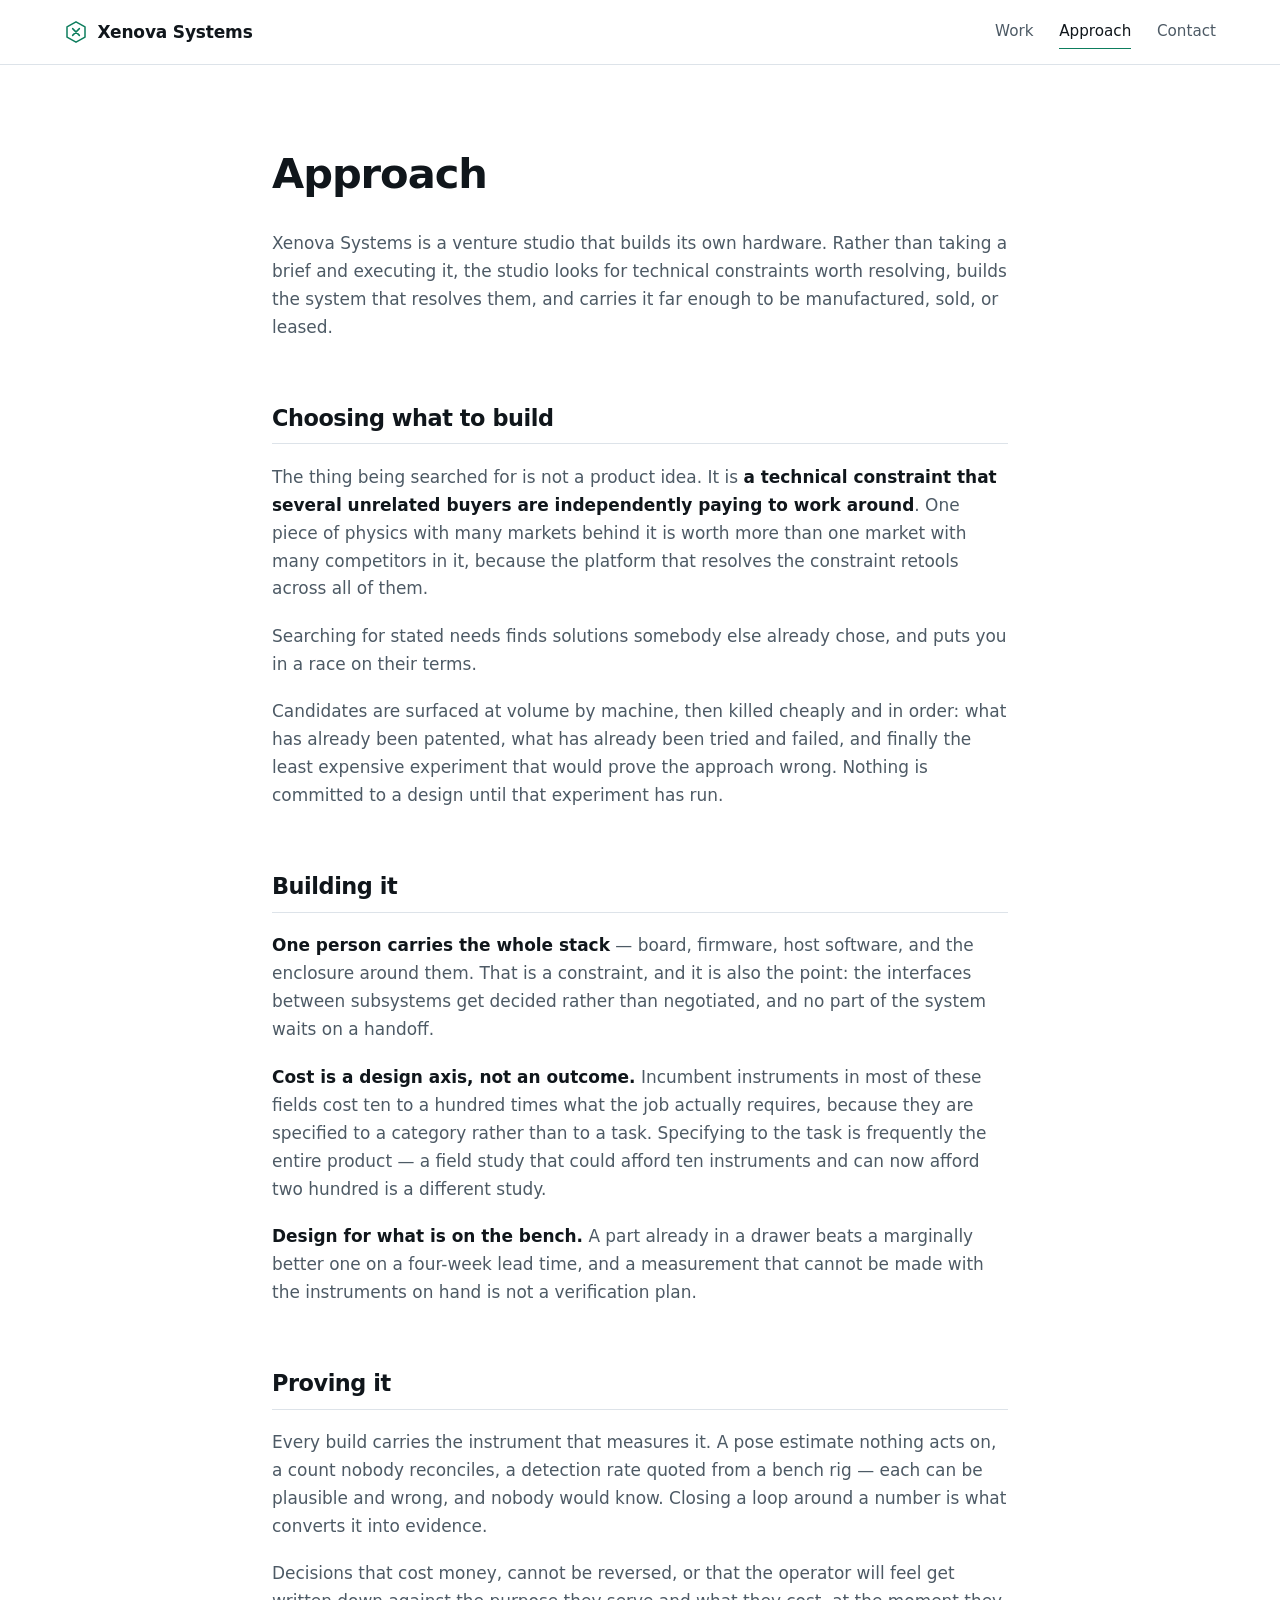
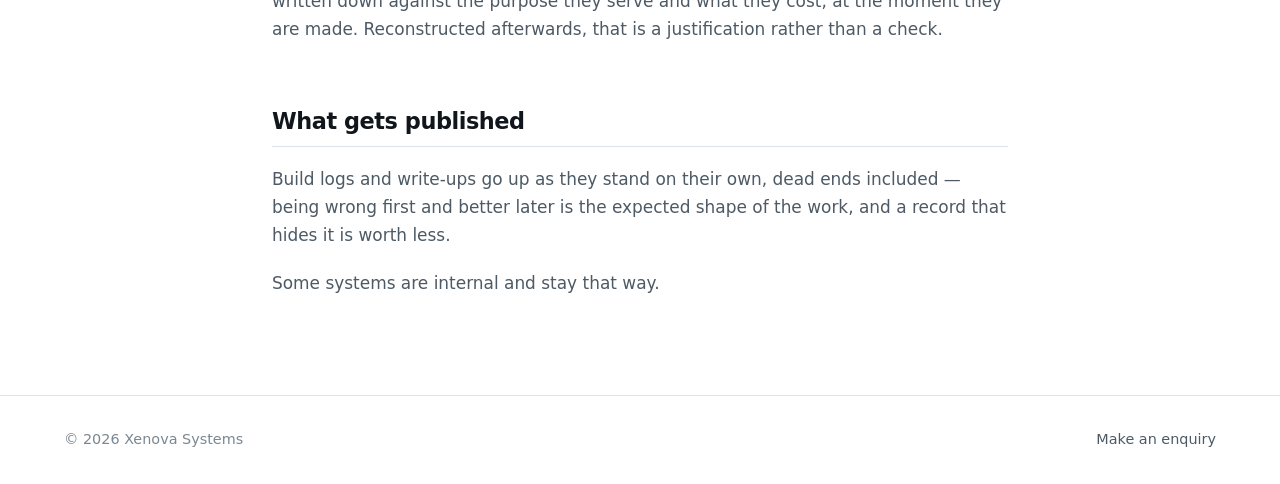
==== approach/index.html @ bf99c8a6 "web code" ====
<!doctype html>
<html lang="en">
<head>
<meta charset="utf-8">
<meta name="viewport" content="width=device-width, initial-scale=1">
<title>Approach — Xenova Systems</title>
<meta name="description" content="How Xenova Systems chooses what to build and how it gets built.">
<link rel="canonical" href="https://xeno-va.github.io/approach/">
<meta property="og:type" content="website">
<meta property="og:title" content="Approach — Xenova Systems">
<meta property="og:description" content="How Xenova Systems chooses what to build and how it gets built.">
<meta property="og:url" content="https://xeno-va.github.io/approach/">
<meta property="og:site_name" content="Xenova Systems">
<meta name="twitter:card" content="summary">
<link rel="icon" href="/assets/mark.svg" type="image/svg+xml">
<link rel="alternate" type="application/atom+xml" href="/feed.xml" title="Xenova Systems">
<link rel="stylesheet" href="/assets/style.css">
</head>
<body class="">
<a class="skip" href="#main">Skip to content</a>
<header class="site-head">
  <div class="wrap head-inner">
    <a class="brand" href="/">
      <svg class="mark" viewBox="0 0 32 32" aria-hidden="true" fill="none" stroke="currentColor" stroke-width="2" stroke-linejoin="round"><path d="M16 2.5 28 9.25v13.5L16 29.5 4 22.75V9.25Z"/><path d="M11.5 11.5 20.5 20.5M20.5 11.5 11.5 20.5" stroke-linecap="round"/></svg>
      <span>Xenova Systems</span>
    </a>
    <input type="checkbox" id="navtoggle" hidden>
    <label class="burger" for="navtoggle" aria-label="Menu"><span></span></label>
    <nav>
        <a href="/projects/">Work</a>
        <a href="/approach/" class="current">Approach</a>
        <a href="/contact/">Contact</a>
    </nav>
  </div>
</header>
<main id="main">
<article class="doc">
  <div class="wrap narrow">
    <h1>Approach</h1>
    <div class="prose">
<p>Xenova Systems is a venture studio that builds its own hardware. Rather than
taking a brief and executing it, the studio looks for technical constraints
worth resolving, builds the system that resolves them, and carries it far enough
to be manufactured, sold, or leased.</p>
<h2 id="choosing-what-to-build">Choosing what to build</h2>
<p>The thing being searched for is not a product idea. It is <strong>a technical
constraint that several unrelated buyers are independently paying to work
around</strong>. One piece of physics with many markets behind it is worth more than
one market with many competitors in it, because the platform that resolves the
constraint retools across all of them.</p>
<p>Searching for stated needs finds solutions somebody else already chose, and puts
you in a race on their terms.</p>
<p>Candidates are surfaced at volume by machine, then killed cheaply and in order:
what has already been patented, what has already been tried and failed, and
finally the least expensive experiment that would prove the approach wrong.
Nothing is committed to a design until that experiment has run.</p>
<h2 id="building-it">Building it</h2>
<p><strong>One person carries the whole stack</strong> — board, firmware, host software, and the
enclosure around them. That is a constraint, and it is also the point: the
interfaces between subsystems get decided rather than negotiated, and no part of
the system waits on a handoff.</p>
<p><strong>Cost is a design axis, not an outcome.</strong> Incumbent instruments in most of these
fields cost ten to a hundred times what the job actually requires, because they
are specified to a category rather than to a task. Specifying to the task is
frequently the entire product — a field study that could afford ten instruments
and can now afford two hundred is a different study.</p>
<p><strong>Design for what is on the bench.</strong> A part already in a drawer beats a
marginally better one on a four-week lead time, and a measurement that cannot be
made with the instruments on hand is not a verification plan.</p>
<h2 id="proving-it">Proving it</h2>
<p>Every build carries the instrument that measures it. A pose estimate nothing
acts on, a count nobody reconciles, a detection rate quoted from a bench rig —
each can be plausible and wrong, and nobody would know. Closing a loop around a
number is what converts it into evidence.</p>
<p>Decisions that cost money, cannot be reversed, or that the operator will feel
get written down against the purpose they serve and what they cost, at the
moment they are made. Reconstructed afterwards, that is a justification rather
than a check.</p>
<h2 id="what-gets-published">What gets published</h2>
<p>Build logs and write-ups go up as they stand on their own, dead ends included —
being wrong first and better later is the expected shape of the work, and a
record that hides it is worth less.</p>
<p>Some systems are internal and stay that way.</p>
    </div>
  </div>
</article>

</main>
<footer class="site-foot">
  <div class="wrap foot-inner">
    <p>&copy; 2026 Xenova Systems</p>
    <p><a href="/contact/">Make an enquiry</a></p>
  </div>
</footer>
</body>
</html>
---- assets/style.css ----
/* Xenova Systems — generated site styles */

:root {
  --bg: #0c0f12;
  --bg-alt: #11161a;
  --line: #1e262d;
  --line-soft: #171e24;
  --ink: #e7edf2;
  --ink-dim: #9aa8b4;
  --ink-faint: #66757f;
  --accent: #4fd6a9;
  --accent-dim: #1f6f57;
  --measure: 68ch;
  --pad: clamp(1.25rem, 4vw, 2.5rem);
  --font: ui-sans-serif, system-ui, -apple-system, "Segoe UI", Inter, Roboto,
    "Helvetica Neue", Arial, sans-serif;
  --mono: ui-monospace, SFMono-Regular, "SF Mono", Menlo, Consolas,
    "Liberation Mono", monospace;
}

@media (prefers-color-scheme: light) {
  :root {
    --bg: #ffffff;
    --bg-alt: #f4f6f8;
    --line: #dde3e9;
    --line-soft: #e9edf1;
    --ink: #10161b;
    --ink-dim: #4d5a65;
    --ink-faint: #7b8791;
    --accent: #0d7d5d;
    --accent-dim: #a5ddca;
  }
}

*, *::before, *::after { box-sizing: border-box; }

html { -webkit-text-size-adjust: 100%; scroll-behavior: smooth; }

body {
  margin: 0;
  background: var(--bg);
  color: var(--ink);
  font-family: var(--font);
  font-size: 1.0625rem;
  line-height: 1.65;
  -webkit-font-smoothing: antialiased;
}

img, svg { max-width: 100%; }

a { color: inherit; }

.skip {
  position: absolute;
  left: -9999px;
}
.skip:focus {
  left: 1rem; top: 1rem; z-index: 50;
  background: var(--accent); color: var(--bg);
  padding: .5rem .9rem; border-radius: .3rem;
}

.wrap {
  width: min(72rem, 100% - calc(var(--pad) * 2));
  margin-inline: auto;
}
.wrap.narrow { width: min(46rem, 100% - calc(var(--pad) * 2)); }

/* ---------- header ---------- */

.site-head {
  position: sticky; top: 0; z-index: 20;
  background: color-mix(in srgb, var(--bg) 88%, transparent);
  backdrop-filter: blur(10px);
  border-bottom: 1px solid var(--line);
}
.head-inner {
  display: flex; align-items: center; gap: 1.5rem;
  min-height: 4rem;
}
.brand {
  display: inline-flex; align-items: center; gap: .6rem;
  font-weight: 600; letter-spacing: -0.01em;
  text-decoration: none;
  margin-right: auto;
}
.brand .mark { width: 1.5rem; height: 1.5rem; color: var(--accent); flex: none; }

.site-head nav { display: flex; gap: 1.6rem; }
.site-head nav a {
  text-decoration: none;
  color: var(--ink-dim);
  font-size: .95rem;
  padding: .25rem 0;
  border-bottom: 1px solid transparent;
}
.site-head nav a:hover { color: var(--ink); }
.site-head nav a.current { color: var(--ink); border-bottom-color: var(--accent); }

.burger { display: none; }

@media (max-width: 40rem) {
  .burger {
    display: block; width: 1.75rem; height: 1.75rem;
    cursor: pointer; position: relative;
  }
  .burger span,
  .burger span::before,
  .burger span::after {
    content: ""; position: absolute; left: 0; right: 0;
    height: 2px; background: var(--ink); border-radius: 2px;
  }
  .burger span { top: 50%; }
  .burger span::before { top: -6px; }
  .burger span::after { top: 6px; }

  .site-head nav {
    display: none;
    position: absolute; top: 100%; left: 0; right: 0;
    flex-direction: column; gap: 0;
    background: var(--bg);
    border-bottom: 1px solid var(--line);
    padding: .5rem var(--pad) 1rem;
  }
  #navtoggle:checked ~ nav { display: flex; }
  .site-head nav a { padding: .7rem 0; border-bottom: 1px solid var(--line-soft); }
}

/* ---------- hero ---------- */

.hero {
  padding: clamp(4rem, 12vw, 8rem) 0 clamp(3rem, 8vw, 5rem);
  border-bottom: 1px solid var(--line);
  background:
    radial-gradient(60rem 30rem at 15% -10%,
      color-mix(in srgb, var(--accent) 12%, transparent), transparent 70%);
}
.hero h1 {
  margin: 0;
  font-size: clamp(2.1rem, 6vw, 3.9rem);
  line-height: 1.08;
  letter-spacing: -0.03em;
  font-weight: 650;
  max-width: 20ch;
}
.lede {
  color: var(--ink-dim);
  font-size: clamp(1.05rem, 2vw, 1.25rem);
  max-width: 58ch;
  margin: 1.25rem 0 0;
}

.actions { display: flex; flex-wrap: wrap; gap: .75rem; margin-top: 2rem; }
.btn {
  display: inline-block;
  padding: .7rem 1.3rem;
  border: 1px solid var(--line);
  border-radius: .4rem;
  text-decoration: none;
  font-size: .95rem;
  font-weight: 500;
  color: var(--ink);
  transition: border-color .15s, background .15s;
}
.btn:hover { border-color: var(--ink-faint); }
.btn.primary {
  background: var(--accent);
  border-color: var(--accent);
  color: #06120d;
}
.btn.primary:hover { filter: brightness(1.08); }

/* ---------- bands ---------- */

.band { padding: clamp(3rem, 8vw, 5.5rem) 0; }
.band.alt { background: var(--bg-alt); border-block: 1px solid var(--line); }

.eyebrow {
  font-size: .78rem;
  text-transform: uppercase;
  letter-spacing: .12em;
  color: var(--ink-faint);
  font-weight: 600;
  margin: 0 0 1.75rem;
  font-family: var(--mono);
}

.cards {
  display: grid;
  gap: 1px;
  background: var(--line);
  border: 1px solid var(--line);
  border-radius: .5rem;
  overflow: hidden;
  grid-template-columns: repeat(auto-fit, minmax(15rem, 1fr));
}
.card { background: var(--bg); padding: 1.6rem; }
.card h3 { margin: 0 0 .5rem; font-size: 1.02rem; letter-spacing: -0.01em; }
.card p { margin: 0; color: var(--ink-dim); font-size: .95rem; }

/* ---------- teasers ---------- */

.teasers {
  display: grid;
  gap: 1rem;
  grid-template-columns: repeat(auto-fit, minmax(18rem, 1fr));
}
.teaser {
  display: flex; flex-direction: column;
  padding: 1.5rem;
  border: 1px solid var(--line);
  border-radius: .5rem;
  background: var(--bg);
  text-decoration: none;
  transition: border-color .15s, transform .15s;
}
.teaser:hover { border-color: var(--accent-dim); transform: translateY(-2px); }
.teaser h3 { margin: .6rem 0 .5rem; font-size: 1.1rem; line-height: 1.3; letter-spacing: -0.015em; }
.teaser p { margin: 0 0 1.25rem; color: var(--ink-dim); font-size: .95rem; }
.teaser .go { margin-top: auto; color: var(--accent); font-size: .9rem; font-weight: 500; }

.teaser-meta, .doc-meta {
  display: flex; flex-wrap: wrap; align-items: center; gap: .6rem;
  font-family: var(--mono);
  font-size: .74rem;
  text-transform: uppercase;
  letter-spacing: .08em;
  color: var(--ink-faint);
}
.kind, .status {
  border: 1px solid var(--line);
  border-radius: 2rem;
  padding: .18rem .6rem;
  color: var(--ink-dim);
}
.kind { border-color: var(--accent-dim); color: var(--accent); }

.more { margin: 2rem 0 0; }
.more a { color: var(--accent); text-decoration: none; font-weight: 500; }
.more a:hover { text-decoration: underline; }

/* ---------- split ---------- */

.split {
  display: grid;
  gap: clamp(2rem, 6vw, 4rem);
  grid-template-columns: repeat(auto-fit, minmax(18rem, 1fr));
}
.ticks { list-style: none; margin: 0; padding: 0; }
.ticks li {
  padding: .55rem 0 .55rem 1.5rem;
  border-bottom: 1px solid var(--line-soft);
  color: var(--ink-dim);
  position: relative;
}
.ticks li::before {
  content: "—"; position: absolute; left: 0; color: var(--accent);
}
blockquote {
  margin: 0 0 1rem;
  padding-left: 1.1rem;
  border-left: 2px solid var(--accent);
  font-size: 1.15rem;
  letter-spacing: -0.01em;
}
.split p { color: var(--ink-dim); }

/* ---------- documents ---------- */

.page-head { padding: clamp(3rem, 9vw, 5rem) 0 2rem; border-bottom: 1px solid var(--line); }
.page-head h1 { margin: 0; font-size: clamp(1.9rem, 5vw, 2.9rem); letter-spacing: -0.03em; }

.doc { padding: clamp(2.5rem, 8vw, 4.5rem) 0 5rem; }
.doc h1 {
  margin: .8rem 0 2rem;
  font-size: clamp(1.75rem, 4.5vw, 2.6rem);
  line-height: 1.15;
  letter-spacing: -0.025em;
}

.prose { font-size: 1.06rem; }
.prose > * + * { margin-top: 1.15em; }
.prose h2 {
  margin-top: 2.6em; margin-bottom: .6em;
  font-size: 1.4rem; letter-spacing: -0.02em;
  padding-bottom: .4rem; border-bottom: 1px solid var(--line);
}
.prose h3 { margin-top: 2em; margin-bottom: .4em; font-size: 1.12rem; }
.prose p, .prose li { color: var(--ink-dim); }
.prose strong { color: var(--ink); font-weight: 600; }
.prose a { color: var(--accent); text-underline-offset: .2em; }
.prose ul, .prose ol { padding-left: 1.3rem; }
.prose li + li { margin-top: .4em; }
.prose code {
  font-family: var(--mono); font-size: .88em;
  background: var(--bg-alt); border: 1px solid var(--line);
  padding: .1em .35em; border-radius: .25rem;
}
.prose pre {
  background: var(--bg-alt); border: 1px solid var(--line);
  border-radius: .45rem; padding: 1rem; overflow-x: auto;
}
.prose pre code { background: none; border: 0; padding: 0; }
.prose table { width: 100%; border-collapse: collapse; font-size: .95rem; display: block; overflow-x: auto; }
.prose th, .prose td { text-align: left; padding: .55rem .8rem; border-bottom: 1px solid var(--line); }
.prose th { color: var(--ink); font-family: var(--mono); font-size: .8rem; text-transform: uppercase; letter-spacing: .06em; }
.prose blockquote { font-size: 1.05rem; color: var(--ink-dim); }
.prose hr { border: 0; border-top: 1px solid var(--line); margin: 2.5em 0; }

.back { margin-top: 3.5rem; padding-top: 1.5rem; border-top: 1px solid var(--line); }
.back a { color: var(--accent); text-decoration: none; }

/* ---------- footer ---------- */

.site-foot {
  border-top: 1px solid var(--line);
  padding: 2rem 0;
  color: var(--ink-faint);
  font-size: .9rem;
}
.foot-inner { display: flex; flex-wrap: wrap; gap: 1rem 2rem; justify-content: space-between; }
.foot-inner p { margin: 0; }
.foot-inner a { color: var(--ink-dim); text-decoration: none; }
.foot-inner a:hover { color: var(--accent); }

/* ---------- empty state ---------- */

.empty {
  border: 1px dashed var(--line);
  border-radius: .5rem;
  padding: clamp(1.75rem, 5vw, 2.75rem);
  color: var(--ink-dim);
}
.empty p { margin: 0 0 .9rem; max-width: 52ch; }
.empty p:first-child { color: var(--ink); font-size: 1.1rem; }
.empty p:last-child { margin: 0; }
.empty a { color: var(--accent); text-decoration: none; font-weight: 500; }
.empty a:hover { text-decoration: underline; }

/* ---------- enquiry form ---------- */

.enquiry {
  margin-top: 2.5rem;
  padding-top: 2.5rem;
  border-top: 1px solid var(--line);
  display: grid;
  gap: 1.1rem;
}
.enquiry .row {
  display: grid;
  gap: 1.1rem;
  grid-template-columns: repeat(auto-fit, minmax(13rem, 1fr));
}
.enquiry label { display: grid; gap: .4rem; }
.enquiry label > span {
  font-family: var(--mono);
  font-size: .74rem;
  text-transform: uppercase;
  letter-spacing: .09em;
  color: var(--ink-faint);
}
.enquiry label > span em { font-style: normal; opacity: .65; }
.enquiry input[type="text"],
.enquiry input[type="email"],
.enquiry select,
.enquiry textarea {
  font: inherit;
  color: var(--ink);
  background: var(--bg-alt);
  border: 1px solid var(--line);
  border-radius: .4rem;
  padding: .7rem .85rem;
  width: 100%;
}
.enquiry textarea { resize: vertical; line-height: 1.55; }
.enquiry input:focus, .enquiry select:focus, .enquiry textarea:focus {
  outline: none;
  border-color: var(--accent);
  box-shadow: 0 0 0 3px color-mix(in srgb, var(--accent) 20%, transparent);
}
.enquiry ::placeholder { color: var(--ink-faint); opacity: 1; }
.enquiry button { justify-self: start; cursor: pointer; font: inherit; margin-top: .4rem; }
.enquiry .formnote { margin: 0; font-size: .85rem; color: var(--ink-faint); }
.enquiry .hp { position: absolute; left: -9999px; }
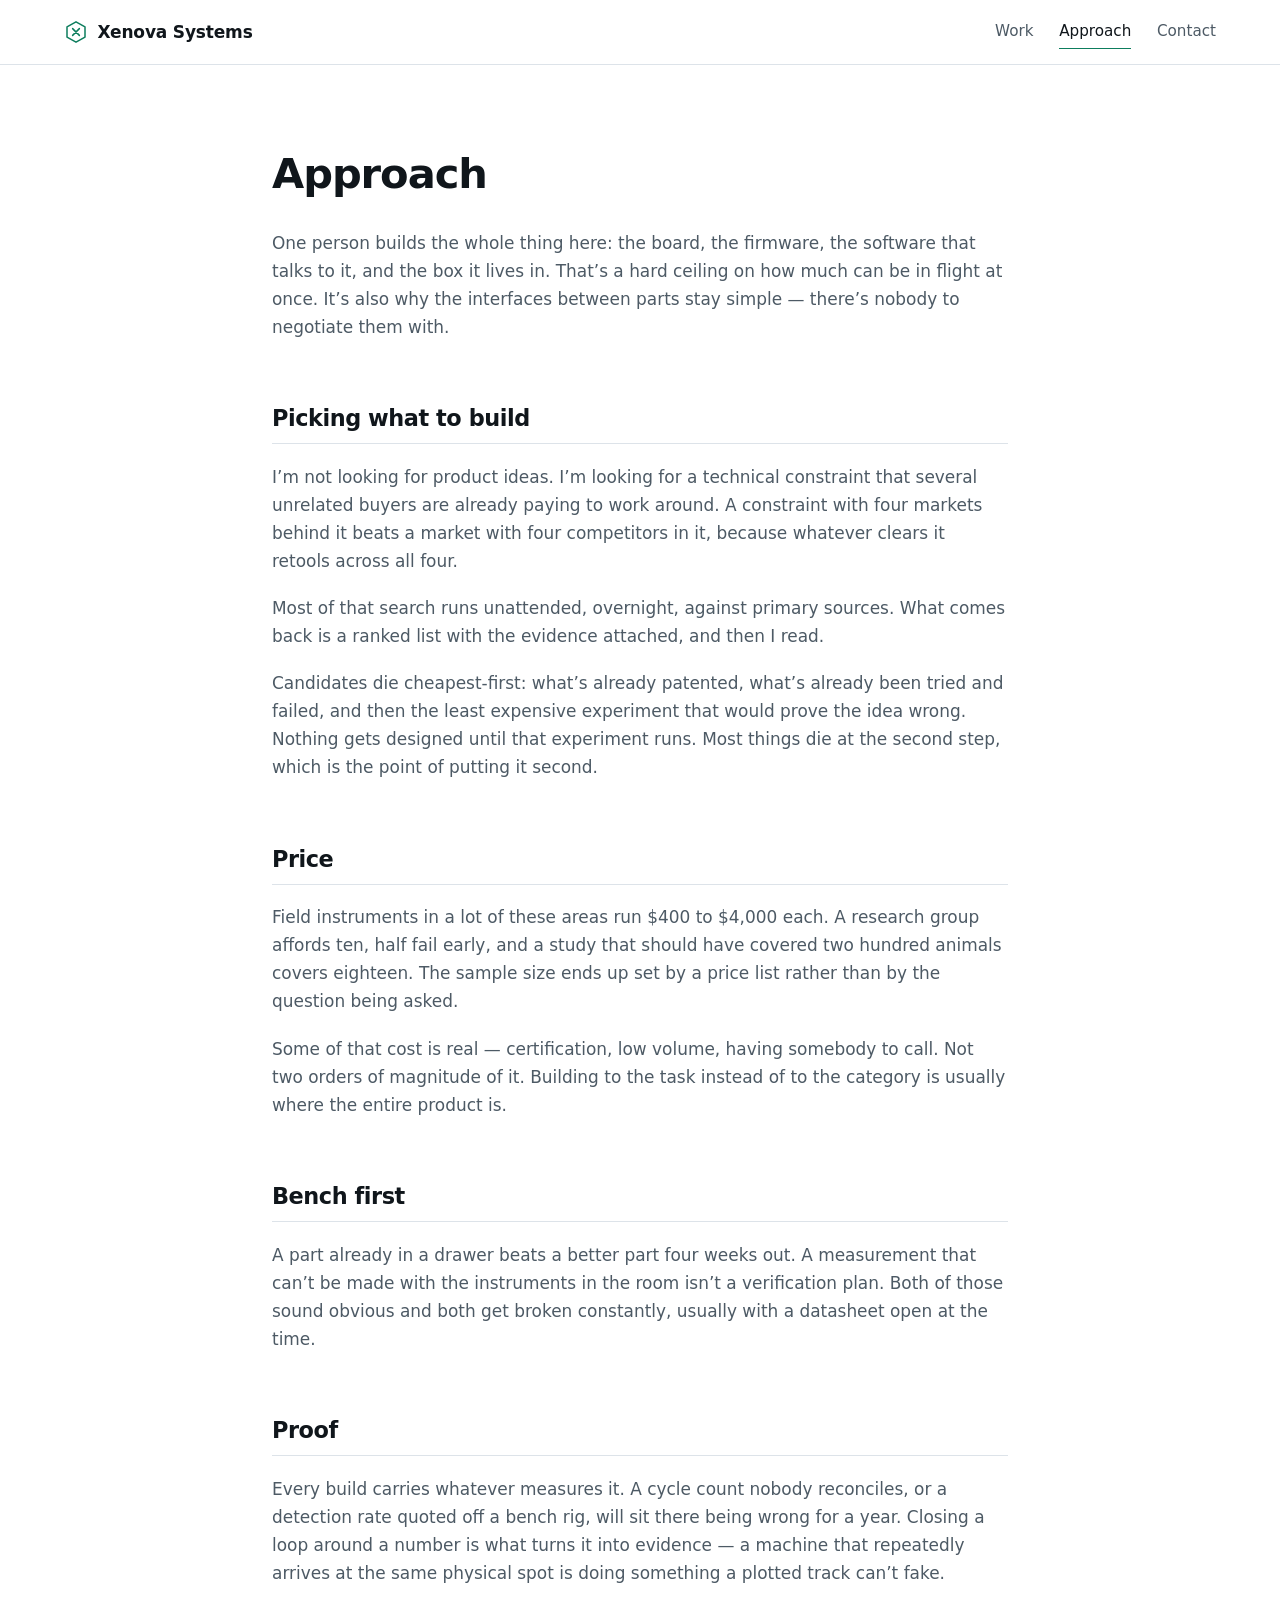
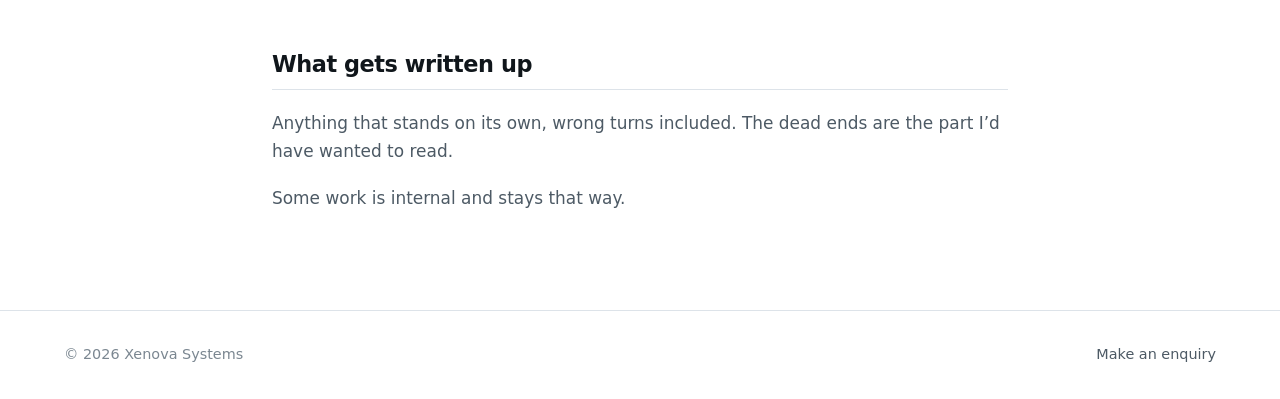
==== commit 28bf6d0c: "web code" ====
--- a/approach/index.html
+++ b/approach/index.html
@@ -4,11 +4,11 @@
 <meta charset="utf-8">
 <meta name="viewport" content="width=device-width, initial-scale=1">
 <title>Approach — Xenova Systems</title>
-<meta name="description" content="How Xenova Systems chooses what to build and how it gets built.">
+<meta name="description" content="How work gets picked here, and how it gets built.">
 <link rel="canonical" href="https://xeno-va.github.io/approach/">
 <meta property="og:type" content="website">
 <meta property="og:title" content="Approach — Xenova Systems">
-<meta property="og:description" content="How Xenova Systems chooses what to build and how it gets built.">
+<meta property="og:description" content="How work gets picked here, and how it gets built.">
 <meta property="og:url" content="https://xeno-va.github.io/approach/">
 <meta property="og:site_name" content="Xenova Systems">
 <meta name="twitter:card" content="summary">
@@ -27,7 +27,7 @@
     <input type="checkbox" id="navtoggle" hidden>
     <label class="burger" for="navtoggle" aria-label="Menu"><span></span></label>
     <nav>
-        <a href="/projects/">Work</a>
+        <a href="/work/">Work</a>
         <a href="/approach/" class="current">Approach</a>
         <a href="/contact/">Contact</a>
     </nav>
@@ -38,49 +38,44 @@
   <div class="wrap narrow">
     <h1>Approach</h1>
     <div class="prose">
-<p>Xenova Systems is a venture studio that builds its own hardware. Rather than
-taking a brief and executing it, the studio looks for technical constraints
-worth resolving, builds the system that resolves them, and carries it far enough
-to be manufactured, sold, or leased.</p>
-<h2 id="choosing-what-to-build">Choosing what to build</h2>
-<p>The thing being searched for is not a product idea. It is <strong>a technical
-constraint that several unrelated buyers are independently paying to work
-around</strong>. One piece of physics with many markets behind it is worth more than
-one market with many competitors in it, because the platform that resolves the
-constraint retools across all of them.</p>
-<p>Searching for stated needs finds solutions somebody else already chose, and puts
-you in a race on their terms.</p>
-<p>Candidates are surfaced at volume by machine, then killed cheaply and in order:
-what has already been patented, what has already been tried and failed, and
-finally the least expensive experiment that would prove the approach wrong.
-Nothing is committed to a design until that experiment has run.</p>
-<h2 id="building-it">Building it</h2>
-<p><strong>One person carries the whole stack</strong> — board, firmware, host software, and the
-enclosure around them. That is a constraint, and it is also the point: the
-interfaces between subsystems get decided rather than negotiated, and no part of
-the system waits on a handoff.</p>
-<p><strong>Cost is a design axis, not an outcome.</strong> Incumbent instruments in most of these
-fields cost ten to a hundred times what the job actually requires, because they
-are specified to a category rather than to a task. Specifying to the task is
-frequently the entire product — a field study that could afford ten instruments
-and can now afford two hundred is a different study.</p>
-<p><strong>Design for what is on the bench.</strong> A part already in a drawer beats a
-marginally better one on a four-week lead time, and a measurement that cannot be
-made with the instruments on hand is not a verification plan.</p>
-<h2 id="proving-it">Proving it</h2>
-<p>Every build carries the instrument that measures it. A pose estimate nothing
-acts on, a count nobody reconciles, a detection rate quoted from a bench rig —
-each can be plausible and wrong, and nobody would know. Closing a loop around a
-number is what converts it into evidence.</p>
-<p>Decisions that cost money, cannot be reversed, or that the operator will feel
-get written down against the purpose they serve and what they cost, at the
-moment they are made. Reconstructed afterwards, that is a justification rather
-than a check.</p>
-<h2 id="what-gets-published">What gets published</h2>
-<p>Build logs and write-ups go up as they stand on their own, dead ends included —
-being wrong first and better later is the expected shape of the work, and a
-record that hides it is worth less.</p>
-<p>Some systems are internal and stay that way.</p>
+<p>One person builds the whole thing here: the board, the firmware, the software
+that talks to it, and the box it lives in. That&rsquo;s a hard ceiling on how much can
+be in flight at once. It&rsquo;s also why the interfaces between parts stay simple —
+there&rsquo;s nobody to negotiate them with.</p>
+<h2 id="picking-what-to-build">Picking what to build</h2>
+<p>I&rsquo;m not looking for product ideas. I&rsquo;m looking for a technical constraint that
+several unrelated buyers are already paying to work around. A constraint with
+four markets behind it beats a market with four competitors in it, because
+whatever clears it retools across all four.</p>
+<p>Most of that search runs unattended, overnight, against primary sources. What
+comes back is a ranked list with the evidence attached, and then I read.</p>
+<p>Candidates die cheapest-first: what&rsquo;s already patented, what&rsquo;s already been
+tried and failed, and then the least expensive experiment that would prove the
+idea wrong. Nothing gets designed until that experiment runs. Most things die at
+the second step, which is the point of putting it second.</p>
+<h2 id="price">Price</h2>
+<p>Field instruments in a lot of these areas run $400 to $4,000 each. A research
+group affords ten, half fail early, and a study that should have covered two
+hundred animals covers eighteen. The sample size ends up set by a price list
+rather than by the question being asked.</p>
+<p>Some of that cost is real — certification, low volume, having somebody to call.
+Not two orders of magnitude of it. Building to the task instead of to the
+category is usually where the entire product is.</p>
+<h2 id="bench-first">Bench first</h2>
+<p>A part already in a drawer beats a better part four weeks out. A measurement
+that can&rsquo;t be made with the instruments in the room isn&rsquo;t a verification plan.
+Both of those sound obvious and both get broken constantly, usually with a
+datasheet open at the time.</p>
+<h2 id="proof">Proof</h2>
+<p>Every build carries whatever measures it. A cycle count nobody reconciles, or a
+detection rate quoted off a bench rig, will sit there being wrong for a year.
+Closing a loop around a number is what turns it into evidence — a machine that
+repeatedly arrives at the same physical spot is doing something a plotted track
+can&rsquo;t fake.</p>
+<h2 id="what-gets-written-up">What gets written up</h2>
+<p>Anything that stands on its own, wrong turns included. The dead ends are the
+part I&rsquo;d have wanted to read.</p>
+<p>Some work is internal and stays that way.</p>
     </div>
   </div>
 </article>
--- a/assets/style.css
+++ b/assets/style.css
@@ -382,3 +382,7 @@
 .enquiry button { justify-self: start; cursor: pointer; font: inherit; margin-top: .4rem; }
 .enquiry .formnote { margin: 0; font-size: .85rem; color: var(--ink-faint); }
 .enquiry .hp { position: absolute; left: -9999px; }
+
+.dim { color: var(--ink-dim); }
+.repo { margin-top: 2.5rem; }
+.repo a { color: var(--accent); text-decoration: none; font-weight: 500; }
